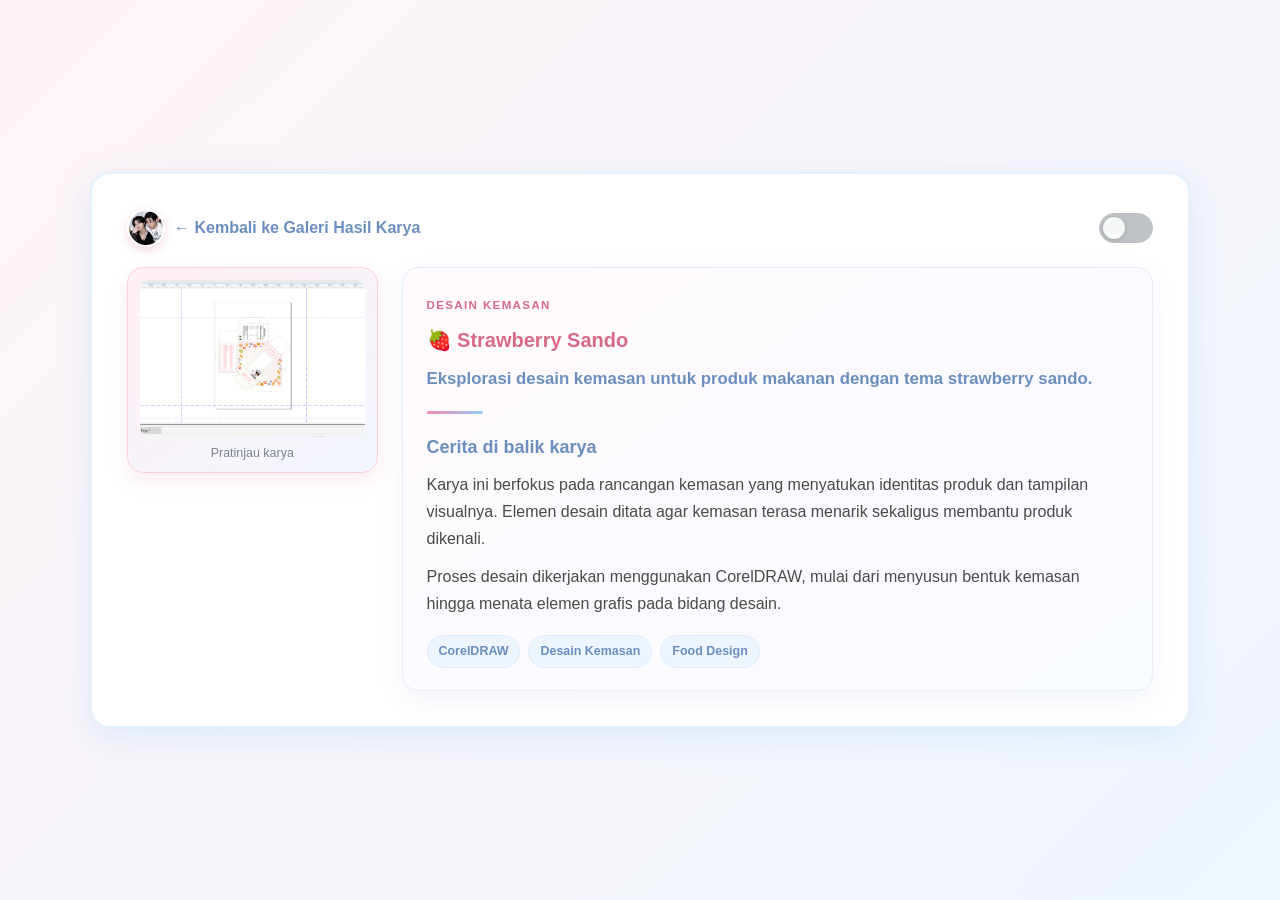
==== karya-strawberry-sando.html @ f475c77a "Add new video file "woosan clip.mp4"" ====
<!DOCTYPE html>
<html lang="id">
<head>
    <meta charset="UTF-8">
    <meta name="viewport" content="width=device-width, initial-scale=1.0">
    <title>Strawberry Sando - Farisya Intan Rizkia</title>
    <link rel="icon" type="image/jpeg" href="favicon.jpg">
    <link rel="stylesheet" href="css/style.css">
</head>
<body>
    <main class="container artwork-detail">
        <div class="detail-header">
            <a class="back-link" href="index.html#galeri-karya">
                <img src="favicon.jpg" alt="" class="site-logo detail-logo">
                ← Kembali ke Galeri Hasil Karya
            </a>
            <button id="theme-toggle" class="theme-btn" type="button" role="switch" aria-checked="false" aria-label="Mode gelap">
                <span class="theme-switch-thumb" aria-hidden="true"></span>
            </button>
        </div>
        <div class="artwork-layout">
            <figure class="artwork-visual">
                <img class="detail-image" src="desain kemasan riris.png" alt="Desain kemasan strawberry sando">
                <figcaption>Pratinjau karya</figcaption>
            </figure>
            <section class="detail-copy" aria-labelledby="artwork-title">
                <span class="detail-eyebrow">DESAIN KEMASAN</span>
                <h1 id="artwork-title">🍓 Strawberry Sando</h1>
                <p class="detail-intro">Eksplorasi desain kemasan untuk produk makanan dengan tema strawberry sando.</p>
                <div class="detail-divider"></div>
                <h2>Cerita di balik karya</h2>
                <p>Karya ini berfokus pada rancangan kemasan yang menyatukan identitas produk dan tampilan visualnya. Elemen desain ditata agar kemasan terasa menarik sekaligus membantu produk dikenali.</p>
                <p>Proses desain dikerjakan menggunakan CorelDRAW, mulai dari menyusun bentuk kemasan hingga menata elemen grafis pada bidang desain.</p>
                <div class="detail-tags">
                    <span>CorelDRAW</span>
                    <span>Desain Kemasan</span>
                    <span>Food Design</span>
                </div>
            </section>
        </div>
    </main>
    <script src="js/script.js"></script>
</body>
</html>
---- css/style.css ----
/* ==========================================
           RESET & BASIC STYLING
           ========================================== */
        * {
            box-sizing: border-box;
            margin: 0;
            padding: 0;
        }

        body {
            font-family: 'Segoe UI', Tahoma, Geneva, Verdana, sans-serif;
            background: linear-gradient(135deg, #fff5f8 0%, #f0f7ff 100%);
            color: #4a4a4a;
            padding: 40px 20px;
            display: flex;
            justify-content: center;
            align-items: center;
            min-height: 100vh;
            transition: background 0.4s ease, color 0.4s ease;
        }

        /* ==========================================
           MAIN CONTAINER
           ========================================== */
        .container {
            position: relative;
            max-width: 800px;
            width: 100%;
            background-color: #ffffff;
            padding: 35px;
            border-radius: 20px;
            box-shadow: 0 10px 30px rgba(186, 215, 242, 0.4);
            border: 2px solid #e3f2fd;
            transition: transform 0.3s ease, box-shadow 0.3s ease, background-color 0.4s ease, border-color 0.4s ease;
        }

        .container:hover {
            transform: translateY(-4px);
            box-shadow: 0 15px 35px rgba(255, 192, 203, 0.45);
        }

        /* ==========================================
           DARK MODE TOGGLE BUTTON
           ========================================== */
        .theme-btn {
            position: absolute;
            top: 18px;
            right: 20px;
            background-color: #ffe4e9;
            color: #d86a88;
            border: 1px solid #ffd1dc;
            padding: 7px 15px;
            border-radius: 20px;
            font-size: 13px;
            font-weight: 600;
            cursor: pointer;
            display: flex;
            align-items: center;
            gap: 6px;
            transition: all 0.3s ease;
            box-shadow: 0 2px 6px rgba(216, 106, 136, 0.15);
            z-index: 10;
        }

        .theme-btn:hover {
            transform: scale(1.05);
            background-color: #ffd1dc;
        }

        #theme-toggle {
            width: 54px;
            height: 30px;
            padding: 3px;
            justify-content: flex-start;
            border-radius: 999px;
            background-color: #bfc3c7;
            border-color: #bfc3c7;
            box-shadow: none;
        }

        .theme-switch-thumb {
            width: 22px;
            height: 22px;
            flex: 0 0 22px;
            border-radius: 50%;
            background-color: #f7f8f8;
            box-shadow: 0 1px 4px rgba(0, 0, 0, 0.18);
            transition: transform 0.3s ease, background-color 0.3s ease;
        }

        /* ==========================================
           HEADER SECTION (STIKER WOOYOUNG & SAN)
           ========================================== */
        .header-top {
            display: flex;
            align-items: center;
            justify-content: space-between;
            margin-bottom: 15px;
            margin-top: 25px;
            gap: 10px;
        }

        /* PERBAIKAN MUTLAK: Mengunci ukuran stiker agar tidak bisa membesar */
        .header-sticker {
            width: 55px !important;
            height: 55px !important;
            max-width: 55px !important;
            max-height: 55px !important;
            min-width: 55px !important;
            min-height: 55px !important;
            object-fit: cover !important;
            border-radius: 50% !important;
            border: 2px solid #ffd1dc;
            box-shadow: 0 3px 8px rgba(216, 106, 136, 0.2);
            transition: transform 0.2s ease;
            flex-shrink: 0;
        }

        .header-sticker:hover {
            transform: scale(1.15) rotate(6deg);
        }

        .cute-badge {
            text-align: center;
            font-size: 13px;
            font-weight: 600;
            color: #7b9acc;
            background-color: #e8f4fc;
            display: inline-block;
            padding: 6px 18px;
            border-radius: 20px;
            letter-spacing: 1px;
            transition: background-color 0.4s ease, color 0.4s ease;
        }

        .site-brand {
            display: inline-flex;
            align-items: center;
            gap: 10px;
            color: inherit;
            text-decoration: none;
        }

        .site-logo {
            display: block;
            width: 52px;
            height: 52px;
            flex: 0 0 52px;
            object-fit: cover;
            border: 3px solid #fff;
            border-radius: 50%;
            box-shadow: 0 3px 10px rgba(216, 106, 136, 0.28);
        }

        h1 {
            text-align: center;
            color: #d86a88;
            font-size: 20px;
            margin-bottom: 25px;
            transition: color 0.4s ease;
        }

        marquee {
            font-weight: 600;
        }

        h2 {
            color: #6c8ebf;
            font-size: 18px;
            border-bottom: 2px dashed #bce0fd;
            padding-bottom: 8px;
            margin-top: 30px;
            margin-bottom: 18px;
            transition: color 0.4s ease, border-color 0.4s ease;
        }

        /* ==========================================
           PROFILE SECTION
           ========================================== */
        .profile-section {
            display: flex;
            align-items: center;
            gap: 25px;
            margin-bottom: 20px;
        }

        .photo-box {
            flex: 0 0 190px;
            text-align: center;
            background-color: #f7faff;
            padding: 14px;
            border-radius: 16px;
            border: 2px dashed #bce0fd;
            transition: background-color 0.4s ease, border-color 0.4s ease;
        }

        .photo-box img.profile-img {
            width: 100%;
            height: 210px;
            object-fit: cover;
            border-radius: 12px;
            border: 2px solid #ffd1dc;
            box-shadow: 0 4px 10px rgba(216, 106, 136, 0.15);
        }

        .photo-box p {
            font-size: 14px;
            font-weight: 600;
            color: #d86a88;
            margin-top: 10px;
            margin-bottom: 6px;
            transition: color 0.4s ease;
        }

        .ig-link {
            display: inline-flex;
            align-items: center;
            justify-content: center;
            gap: 6px;
            font-size: 13px;
            font-weight: 600;
            color: #6c8ebf;
            text-decoration: none;
            transition: opacity 0.2s ease, color 0.4s ease;
        }

        .ig-link img.ig-icon {
            width: 16px;
            height: 16px;
            object-fit: contain;
            display: block;
        }

        .ig-link:hover {
            text-decoration: underline;
            color: #d86a88;
            opacity: 0.85;
        }

        /* ==========================================
           TABLES
           ========================================== */
        .table-box {
            flex: 1;
        }

        table {
            width: 100%;
            border-collapse: collapse;
            background-color: #ffffff;
            border-radius: 12px;
            overflow: hidden;
            box-shadow: 0 2px 8px rgba(0,0,0,0.03);
            transition: background-color 0.4s ease;
        }

        th, td {
            padding: 11px 15px;
            text-align: left;
            font-size: 14px;
            transition: color 0.4s ease, background-color 0.4s ease, border-color 0.4s ease;
        }

        td {
            border-bottom: 1px solid #f0f7ff;
        }

        tr:last-child td {
            border-bottom: none;
        }

        .profile-table td:first-child {
            width: 40%;
            font-weight: 600;
            color: #5c7cb0;
            background-color: #f7faff;
        }

        .project-table th {
            background: linear-gradient(90deg, #ffe4e9 0%, #e3f2fd 100%);
            color: #5a75a0;
            font-weight: 600;
            text-align: center;
            transition: background 0.4s ease, color 0.4s ease;
        }

        .project-table td.center {
            text-align: center;
        }

        tr:hover {
            background-color: #fff8fa;
        }

        /* RESPONSIVE UNTUK TAMPILAN HP */
        @media (max-width: 650px) {
            .profile-section {
                flex-direction: column;
            }
            .photo-box {
                width: 100%;
                flex: none;
            }
            .theme-btn {
                position: relative;
                top: 0;
                right: 0;
                margin-left: auto;
                margin-bottom: 10px;
            }
        }

        /* ==========================================
           STYLE DARK MODE (PASTEL DARK PURPLE)
           ========================================== */
        body.dark-mode {
            background: linear-gradient(135deg, #1b1726 0%, #111625 100%);
            color: #e2e8f0;
        }

        body.dark-mode .container {
            background-color: #1a1e30;
            border-color: #2e3650;
            box-shadow: 0 10px 30px rgba(0, 0, 0, 0.5);
        }

        body.dark-mode .container:hover {
            box-shadow: 0 15px 35px rgba(216, 106, 136, 0.25);
        }

        body.dark-mode .theme-btn {
            background-color: #2b334d;
            color: #f6ad55;
            border-color: #4a5568;
        }

        body.dark-mode #theme-toggle {
            background-color: #2b334d;
            border-color: #4a5568;
        }

        body.dark-mode .theme-switch-thumb {
            transform: translateX(24px);
            background-color: #f6ad55;
        }

        body.dark-mode .cute-badge {
            background-color: #283149;
            color: #94a3b8;
        }

        body.dark-mode h1 {
            color: #f6ad55;
        }

        body.dark-mode h2 {
            color: #f687b3;
            border-bottom-color: #3b4764;
        }

        body.dark-mode .photo-box {
            background-color: #23293e;
            border-color: #3b4764;
        }

        body.dark-mode .photo-box p {
            color: #f687b3;
        }

        body.dark-mode .ig-link {
            color: #90cdf4;
        }

        body.dark-mode table {
            background-color: #23293e;
        }

        body.dark-mode td {
            border-bottom-color: #2e3650;
        }

        body.dark-mode .profile-table td:first-child {
            background-color: #1c2235;
            color: #90cdf4;
        }

        body.dark-mode .project-table th {
            background: linear-gradient(90deg, #38273b 0%, #253348 100%);
            color: #f687b3;
        }

        body.dark-mode tr:hover {
            background-color: #2c344e;
        }
   
        /* Styling Galeri Hasil Karya */
.gallery-section {
    display: grid;
    grid-template-columns: repeat(3, 1fr);
    gap: 15px;
    margin-top: 15px;
}

.gallery-card {
    display: block;
    background-color: #fff0f5;
    border: 2px solid #ffb6c1;
    border-radius: 12px;
    padding: 10px;
    text-align: center;
    transition: transform 0.2s ease, box-shadow 0.2s ease;
}

.gallery-link {
    color: inherit;
    text-decoration: none;
}

.gallery-link:focus-visible,
.back-link:focus-visible {
    outline: 3px solid #6c8ebf;
    outline-offset: 3px;
}

.gallery-card:hover {
    transform: translateY(-5px);
    box-shadow: 0 6px 12px rgba(216, 106, 136, 0.2);
}

.gallery-img {
    width: 100%;
    height: 160px;
    object-fit: cover;
    border-radius: 8px;
    border: 1px solid #ffd1dc;
}

.gallery-title {
    font-weight: bold;
    color: #d86a88;
    margin: 8px 0 4px;
    font-size: 0.95rem;
}

.gallery-desc {
    font-size: 0.8rem;
    color: #777;
}

.artwork-detail {
    max-width: 1100px;
}

.detail-header {
    display: flex;
    align-items: center;
    justify-content: space-between;
    gap: 12px;
    margin-bottom: 20px;
}

.detail-header .theme-btn {
    position: static;
    flex: 0 0 auto;
}

.back-link {
    display: inline-flex;
    align-items: center;
    gap: 9px;
    color: #6c8ebf;
    font-weight: 600;
    text-decoration: none;
}

.detail-logo {
    width: 38px;
    height: 38px;
    flex-basis: 38px;
    border-width: 2px;
}

.back-link:hover {
    color: #d86a88;
    text-decoration: underline;
}

.artwork-layout {
    display: grid;
    grid-template-columns: minmax(0, 1fr) minmax(0, 3fr);
    align-items: stretch;
    gap: 24px;
}

.artwork-visual {
    align-self: start;
    margin: 0;
    padding: 12px;
    background: linear-gradient(145deg, #fff0f5, #f3f7ff);
    border: 1px solid #ffd1dc;
    border-radius: 16px;
    box-shadow: 0 8px 20px rgba(216, 106, 136, 0.12);
}

.detail-image {
    display: block;
    width: 100%;
    max-height: 60vh;
    object-fit: contain;
    border-radius: 9px;
}

.artwork-visual figcaption {
    padding-top: 9px;
    color: #7b8495;
    font-size: 0.78rem;
    text-align: center;
}

.detail-copy {
    padding: 22px 24px;
    background: linear-gradient(145deg, #fffafd, #f8fbff);
    border: 1px solid #e8eaf5;
    border-radius: 16px;
    box-shadow: 0 8px 24px rgba(108, 142, 191, 0.1);
    line-height: 1.7;
}

.detail-eyebrow {
    display: inline-block;
    color: #d86a88;
    font-size: 0.72rem;
    font-weight: 700;
    letter-spacing: 0.12em;
}

.detail-copy h1 {
    margin: 6px 0 8px;
    text-align: left;
}

.detail-intro {
    color: #6c8ebf;
    font-size: 1.05rem;
    font-weight: 600;
}

.detail-divider {
    width: 56px;
    height: 3px;
    margin: 18px 0;
    background: linear-gradient(90deg, #f687b3, #90cdf4);
    border-radius: 3px;
}

.detail-copy h2 {
    margin: 0 0 8px;
    border: 0;
    padding: 0;
}

.detail-copy p + p {
    margin-top: 10px;
}

.detail-tags {
    display: flex;
    flex-wrap: wrap;
    gap: 8px;
    margin-top: 18px;
}

.detail-tags span {
    padding: 5px 11px;
    color: #6c8ebf;
    background-color: #edf5ff;
    border: 1px solid #dcecff;
    border-radius: 999px;
    font-size: 0.78rem;
    font-weight: 600;
}

body.dark-mode .gallery-card {
    background-color: #23293e;
    border-color: #3b4764;
}

body.dark-mode .gallery-desc {
    color: #b6c0d1;
}

body.dark-mode .back-link {
    color: #90cdf4;
}

body.dark-mode .site-logo {
    border-color: #3b4764;
}

body.dark-mode .artwork-visual {
    background: linear-gradient(145deg, #292338, #202a3d);
    border-color: #3b4764;
}

body.dark-mode .artwork-visual figcaption {
    color: #b6c0d1;
}

body.dark-mode .detail-copy {
    background: linear-gradient(145deg, #23293e, #20283a);
    border-color: #3b4764;
}

body.dark-mode .detail-intro {
    color: #90cdf4;
}

body.dark-mode .detail-tags span {
    color: #b9d8f3;
    background-color: #283149;
    border-color: #3b4764;
}

@media (max-width: 700px) {
    .artwork-layout {
        grid-template-columns: 1fr;
        gap: 16px;
    }

    .artwork-visual {
        width: min(100%, 360px);
        justify-self: center;
    }

    .detail-image {
        max-height: 45vh;
    }

    .detail-copy {
        padding: 18px;
    }
}

/* Responsif buat layar HP biar jadi 1 kolom ke bawah */
@media (max-width: 600px) {
    .gallery-section {
        grid-template-columns: 1fr;
    }
}

/* Efek meluncur halus pas tombol dipencet */
html {
    scroll-behavior: smooth;
}

/* Atur posisi bar atas (tombol menu di tengah, tombol tema di kanan) */
.top-bar {
    display: flex;
    justify-content: space-between;
    align-items: center;
    flex-wrap: wrap;
    gap: 10px;
    margin-bottom: 20px;
}

.nav-menu {
    display: flex;
    gap: 10px;
    flex-wrap: wrap;
    margin: 0 auto; /* Posisinya pas di tengah */
}

/* Styling tombol navigasi */
.nav-btn {
    text-decoration: none;
    padding: 8px 16px;
    border-radius: 20px;
    font-size: 13px;
    font-weight: 600;
    background-color: rgba(255, 255, 255, 0.08);
    color: inherit;
    border: 1px solid rgba(255, 182, 193, 0.4);
    transition: all 0.3s ease;
}

.nav-btn:hover {
    background-color: #d86a88;
    color: #ffffff;
    transform: translateY(-2px);
    box-shadow: 0 4px 10px rgba(216, 106, 136, 0.3);
}

/* Jarak aman pas berhenti scroll biar judul nggak kepotong di atas */
h2 {
    scroll-margin-top: 20px;
}

/* Pengaman ukuran foto Wooyoung & San biar tetap bulat dan rapi */
.header-sticker {
    width: 80px !important;
    height: 80px !important;
    object-fit: cover;
    border-radius: 50%;
}

/* --- KODE LAMA KAMU BIARKAN SAJA DI ATAS --- */

/* --- TAMBAHKAN INI DI PALING BAWAH FILE CSS --- */
/* Efek meluncur halus pas tombol dipencet */
html {
    scroll-behavior: smooth;
}

/* Atur posisi bar atas biar muat tombol navigasi + 2 tombol di kanan */
.top-bar {
    display: flex;
    justify-content: space-between;
    align-items: center;
    flex-wrap: wrap;
    gap: 12px;
    margin-bottom: 20px;
}

.nav-menu {
    display: flex;
    gap: 8px;
    flex-wrap: wrap;
}

/* Styling tombol navigasi */
.nav-btn {
    text-decoration: none;
    padding: 8px 16px;
    border-radius: 20px;
    font-size: 13px;
    font-weight: 600;
    background-color: rgba(255, 255, 255, 0.08);
    color: inherit;
    border: 1px solid rgba(255, 182, 193, 0.4);
    transition: all 0.3s ease;
}

.nav-btn:hover {
    background-color: #d86a88;
    color: #ffffff;
    transform: translateY(-2px);
    box-shadow: 0 4px 10px rgba(216, 106, 136, 0.3);
}

/* Jarak aman pas berhenti scroll biar judul nggak kepotong di atas */
h2 {
    scroll-margin-top: 20px;
}

/* Pengaman ukuran foto Wooyoung & San biar tetap bulat dan rapi */
.header-sticker {
    width: 80px !important;
    height: 80px !important;
    object-fit: cover;
    border-radius: 50%;
}

/* Lepas position absolute biar tombol musik & dark mode jejer rapi */
.right-controls {
    display: flex;
    gap: 8px;
    align-items: center;
    flex-wrap: wrap;
}

.right-controls .theme-btn {
    position: static !important;
    margin: 0 !important;
}

.gallery-feature-section {
    display: grid;
    grid-template-columns: repeat(2, minmax(0, 1fr));
    align-items: center;
    gap: 30px;
    padding: 38px 12px 12px;
}

.gallery-photo-frame {
    position: relative;
    width: 100%;
    padding: 12px 12px 18px;
    background: linear-gradient(145deg, #fff, #fff8fb);
    border: 1px solid #ffd1dc;
    border-radius: 8px;
    box-shadow: 0 12px 24px rgba(216, 106, 136, 0.18), 0 3px 8px rgba(108, 142, 191, 0.12);
    transform: rotate(-1.5deg);
    transition: transform 0.25s ease, box-shadow 0.25s ease;
}

.gallery-photo-frame::before {
    position: absolute;
    top: -13px;
    left: 50%;
    width: 92px;
    height: 27px;
    background-color: rgba(255, 221, 229, 0.8);
    border-right: 1px solid rgba(216, 106, 136, 0.12);
    border-left: 1px solid rgba(216, 106, 136, 0.12);
    content: "";
    transform: translateX(-50%) rotate(2deg);
}

.gallery-photo-frame:hover {
    box-shadow: 0 16px 30px rgba(216, 106, 136, 0.24), 0 4px 10px rgba(108, 142, 191, 0.16);
    transform: rotate(0) translateY(-4px);
}

.gallery-photo {
    display: block;
    width: 100%;
    height: auto;
    max-height: 360px;
    object-fit: cover;
    border: 1px solid #f4dce4;
    border-radius: 4px;
}

.gallery-photo-frame figcaption {
    padding-top: 12px;
    color: #d86a88;
    font-size: 0.92rem;
    font-weight: 600;
    text-align: center;
}

.photo-sparkle {
    position: absolute;
    z-index: 1;
    color: #d86a88;
    font-size: 1.25rem;
}

.photo-sparkle-left {
    top: -21px;
    left: -12px;
}

.photo-sparkle-right {
    right: -12px;
    bottom: 17px;
    color: #8aa6d1;
}

.woosan-note {
    position: relative;
    padding: 25px;
    overflow: hidden;
    background: linear-gradient(145deg, #fffafd, #f1f6ff);
    border: 2px solid #e6bed0;
    border-radius: 20px;
    box-shadow: 0 12px 26px rgba(108, 142, 191, 0.18);
}

.woosan-note::before,
.woosan-note::after {
    position: absolute;
    z-index: 1;
    color: #e879a0;
    font-size: 1.1rem;
    line-height: 1;
    pointer-events: none;
}

.woosan-note::before {
    top: 12px;
    right: 18px;
    content: "✦";
}

.woosan-note::after {
    right: 43px;
    bottom: 18px;
    color: #9a8bd1;
    content: "♡";
}

.woosan-note-heading {
    display: flex;
    align-items: center;
    gap: 9px;
    margin-bottom: 12px;
}

.woosan-note-icon {
    display: grid;
    width: 32px;
    height: 32px;
    place-items: center;
    color: #fff;
    background: linear-gradient(135deg, #e879a0, #9a8bd1);
    border-radius: 50%;
    box-shadow: 0 4px 10px rgba(216, 106, 136, 0.22);
}

.woosan-note-label {
    color: #6c8ebf;
    font-size: 0.68rem;
    font-weight: 800;
    letter-spacing: 0.14em;
}

.woosan-note h3 {
    margin-bottom: 10px;
    color: #d86a88;
    font-size: 1.25rem;
}

.woosan-note p {
    color: #555d70;
    line-height: 1.75;
}

.woosan-note-intro {
    color: #6c8ebf !important;
    font-size: 1rem;
    font-weight: 600;
}

.woosan-note-divider {
    width: 54px;
    height: 3px;
    margin: 16px 0;
    background: linear-gradient(90deg, #f687b3, #90cdf4);
    border-radius: 3px;
}

.woosan-tags {
    display: flex;
    flex-wrap: wrap;
    gap: 8px;
    margin-top: 18px;
}

.woosan-tags span {
    padding: 6px 11px;
    color: #6c8ebf;
    background: #edf5ff;
    border: 1px solid #dcecff;
    border-radius: 999px;
    font-size: 0.75rem;
    font-weight: 700;
    content: "";
}

body.dark-mode .gallery-photo-frame {
    background: linear-gradient(145deg, #2b3045, #23293e);
    border-color: #4a5568;
}

body.dark-mode .gallery-photo {
    border-color: #4a5568;
}

body.dark-mode .gallery-photo-frame::before {
    background-color: rgba(92, 63, 83, 0.9);
    border-color: rgba(246, 173, 85, 0.2);
}

body.dark-mode .gallery-photo-frame figcaption {
    color: #f687b3;
}

body.dark-mode .woosan-note {
    background: linear-gradient(145deg, #292338, #202a3d);
    border-color: #4a5568;
}

body.dark-mode .woosan-note h3 {
    color: #f687b3;
}

body.dark-mode .woosan-note-label {
    color: #90cdf4;
}

body.dark-mode .woosan-note p {
    color: #d1d9e8;
}

body.dark-mode .woosan-note-intro {
    color: #90cdf4 !important;
}

body.dark-mode .woosan-tags span {
    color: #b9d8f3;
    background: #283149;
    border-color: #3b4764;
}

@media (max-width: 650px) {
    .gallery-feature-section {
        grid-template-columns: 1fr;
        gap: 28px;
        padding: 32px 8px 8px;
    }

    .gallery-photo-frame {
        width: min(100%, 520px);
        justify-self: center;
    }

    .woosan-note {
        width: min(100%, 520px);
        justify-self: center;
    }
}

@media (max-width: 600px) {
    .gallery-photo-frame {
        padding: 9px 9px 14px;
    }
}
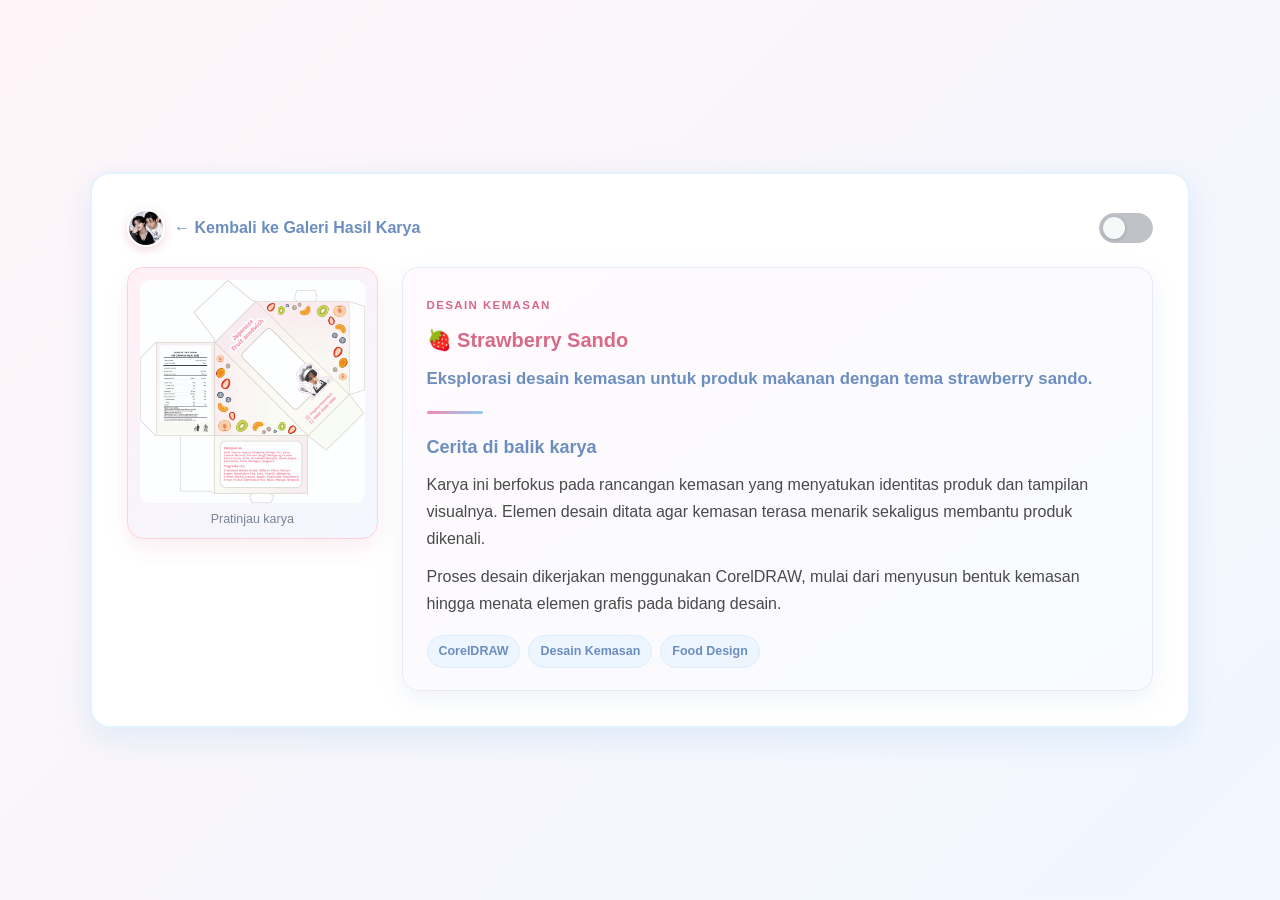
==== commit ba2f601c: "Update styling and add profiles for San and Wooyoung" ====
--- a/karya-strawberry-sando.html
+++ b/karya-strawberry-sando.html
@@ -20,7 +20,7 @@
         </div>
         <div class="artwork-layout">
             <figure class="artwork-visual">
-                <img class="detail-image" src="desain kemasan riris.png" alt="Desain kemasan strawberry sando">
+                <img class="detail-image" src="fruit sando riris.jpg" alt="Desain kemasan strawberry sando">
                 <figcaption>Pratinjau karya</figcaption>
             </figure>
             <section class="detail-copy" aria-labelledby="artwork-title">
--- a/css/style.css
+++ b/css/style.css
@@ -417,9 +417,16 @@
 }
 
 .gallery-link:focus-visible,
-.back-link:focus-visible {
+.back-link:focus-visible,
+.idol-link:focus-visible {
     outline: 3px solid #6c8ebf;
     outline-offset: 3px;
+}
+
+.idol-link {
+    display: inline-flex;
+    flex-shrink: 0;
+    border-radius: 50%;
 }
 
 .gallery-card:hover {
